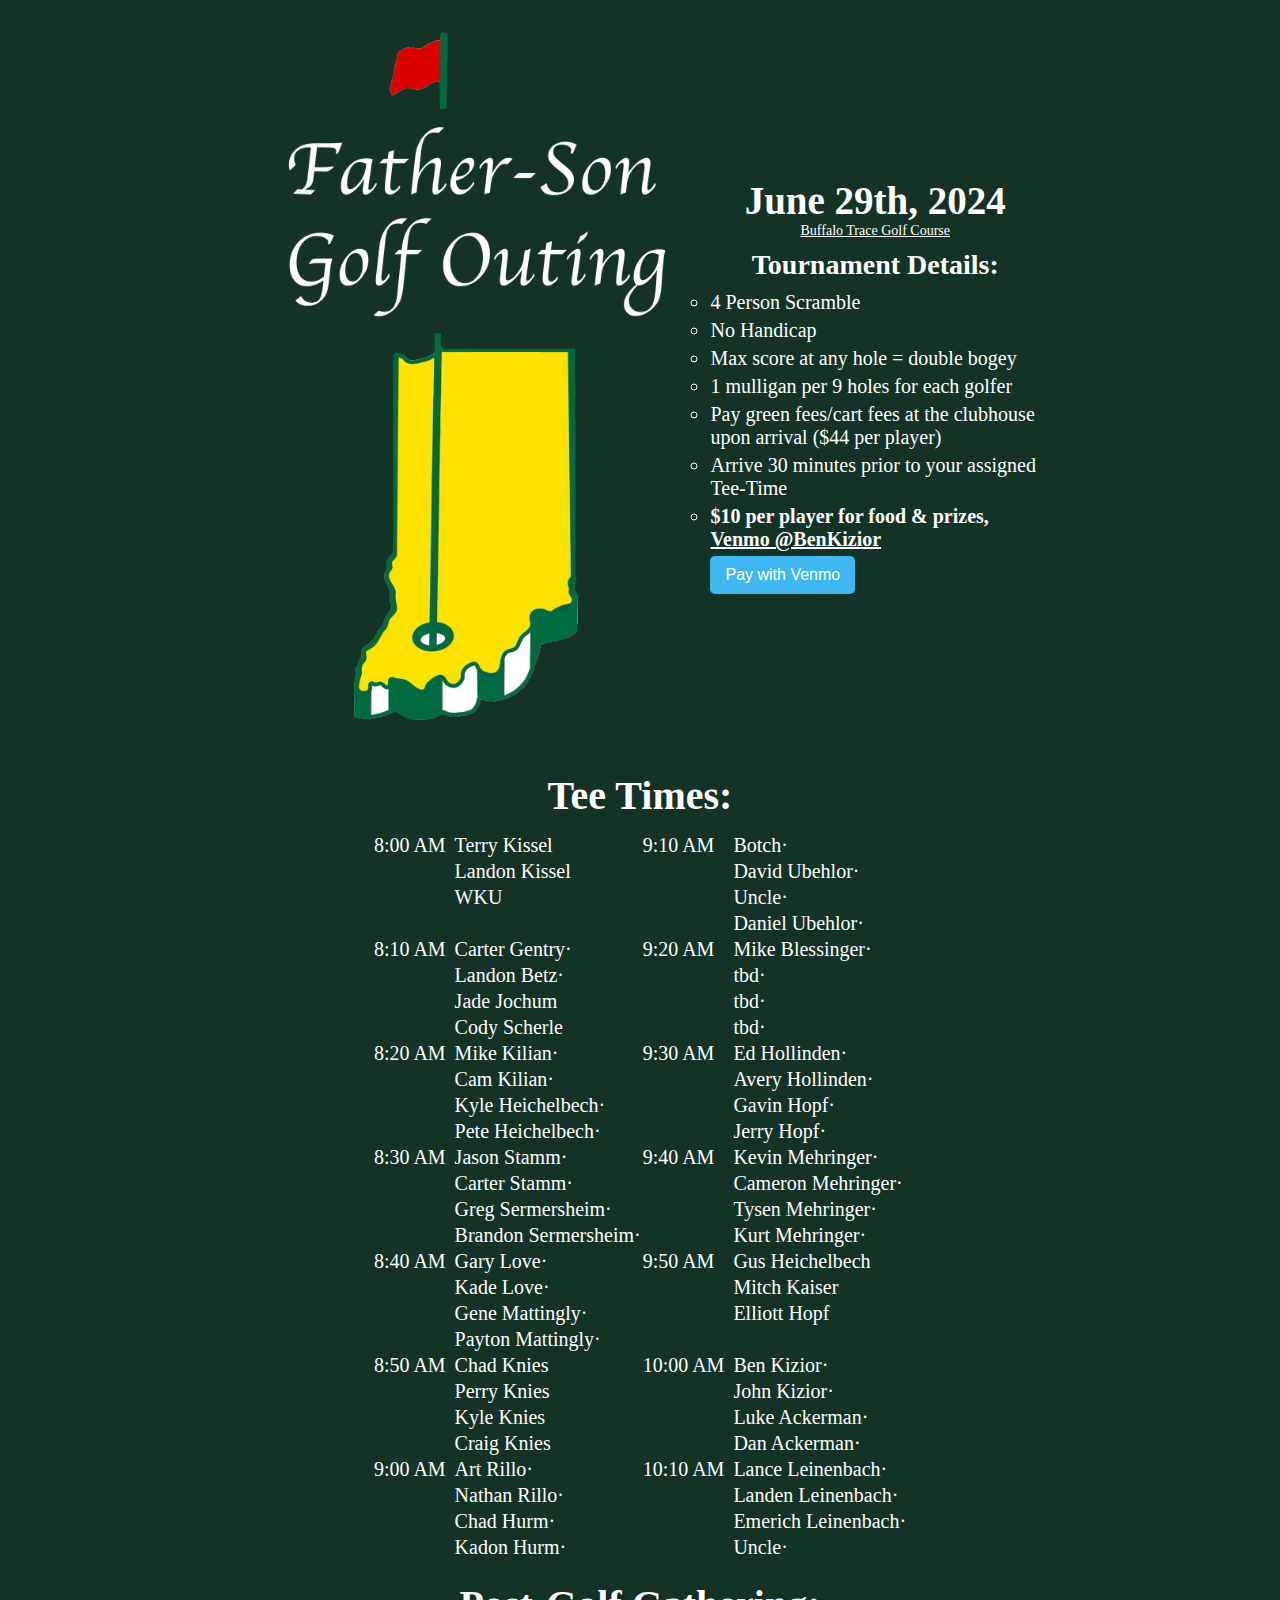
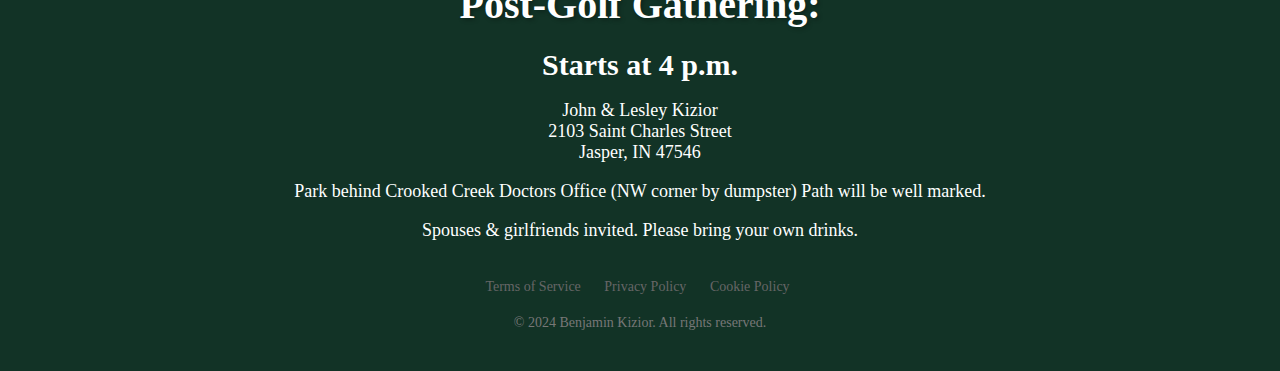
==== golf/index.html @ 6800add9 "remove best ball" ====
<!DOCTYPE html>
<html>

<head>
<!-- <meta name="viewport" content="width=device-width, initial-scale=1" /> -->
<script async src="https://www.googletagmanager.com/gtag/js?id=G-9105MJWLP5"></script>
<script>
  window.dataLayer = window.dataLayer || [];
  function gtag(){dataLayer.push(arguments);}
  gtag('js', new Date());
  gtag('config', 'G-9105MJWLP5');
</script>
  <script async src="//static.getclicky.com/101411684.js"></script>
  <noscript>
    <p><img alt="Clicky" width="1" height="1" src="//in.getclicky.com/101411684ns.gif" /></p>
  </noscript>
  <meta name="robots" content="noindex">
  <title>Father-Son Golf Outing - June 29th</title>
  <link rel="stylesheet" type="text/css" href="styles.css?v=4">

  <link rel="icon" href="images/masters-indiana-nb.png">
  <script async src="https://pagead2.googlesyndication.com/pagead/js/adsbygoogle.js?client=ca-pub-5183591777273490"
    crossorigin="anonymous"></script>
</head>
<body>
  <div class="container">
    <div class="fs">
      <img src="images/FS-outing-indiana-green-close.png" alt="Father-Son_Golf-Outing">
      <div class="info">
        <h2>June 29th, 2024</h2>
        <div class="location"><a style="color: white;"
            href="https://maps.apple.com/?address=1728%20Jackson%20St,%20Jasper,%20IN%20%2047546,%20United%20States&auid=9242377755860568296&ll=38.406861,-86.930946&lsp=9902&q=Buffalo%20Trace%20Golf%20Course"
            target="_blank">Buffalo Trace Golf Course</a>
        </div>
        <h3>Tournament Details:</h3>
        <ul class="rules-list">
          <li> 4 Person Scramble</li>
          <li>No Handicap</li>
          <li>Max score at any hole = double bogey</li>
          <li>1 mulligan per 9 holes for each golfer</li>
          <li>Pay green fees/cart fees at the clubhouse upon arrival ($44 per player)</li>
          <li>Arrive 30 minutes prior to your assigned Tee-Time</li>
         <li><strong>$10 per player for food & prizes, <a style="color: white;" href="https://venmo.com/u/BenKizior" target="_blank">Venmo @BenKizior</a></strong></li>
        </ul>
        <a style="list-style-type: none" href="https://venmo.com/u/BenKizior" target="_blank" class="venmo-button">Pay with Venmo</a>
      </div>
    </div>
    <!-- <iframe
    src="https://docs.google.com/spreadsheets/d/e/2PACX-1vTQOUeN34d6GXeHs5-xY52OQLDma_QtwtqjBwSnvumZI0ikRc1y46p9erQ6Rwlyj8WwLTfBN5j9ON-C/pubhtml?gid=934527058&amp;single=true&amp;widget=true&amp;headers=false"
    , width="100%" height="850px"></iframe> -->

    <style type="text/css">
      table.tableizer-table {
        font-size: 20px;
        /* border: 1px solid #CCC;  */
        margin-left: auto; 
        margin-right: auto;
      } 
      .tableizer-table td {
        padding: .5px 0px;
        /* margin: 2px 5px; */
        border: none;
      }
    </style>
    <h3 class="tee-times">Tee Times:</h3>
    <table class="tableizer-table">
    <thead><tr class="tableizer-firstrow">
      <tbody>
      <tr><td>8:00 AM</td><td></td><td>Terry Kissel</td><td>9:10 AM</td><td></td><td>Botch·</td></tr>
     <tr><td>&nbsp;</td><td>&nbsp;</td><td>Landon Kissel</td><td>&nbsp;</td><td>&nbsp;</td><td>David Ubehlor·</td></tr>
     <tr><td>&nbsp;</td><td>&nbsp;</td><td>WKU</td><td>&nbsp;</td><td>&nbsp;</td><td>Uncle·</td></tr>
     <tr><td>&nbsp;</td><td>&nbsp;</td><td></td><td>&nbsp;</td><td>&nbsp;</td><td>Daniel Ubehlor·</td></tr>
     <tr><td>8:10 AM</td><td></td><td>Carter Gentry·</td><td>9:20 AM</td><td></td><td>Mike Blessinger·</td></tr>
     <tr><td>&nbsp;</td><td>&nbsp;</td><td>Landon Betz·</td><td>&nbsp;</td><td>&nbsp;</td><td>tbd·</td></tr>
     <tr><td>&nbsp;</td><td>&nbsp;</td><td>Jade Jochum</td><td>&nbsp;</td><td>&nbsp;</td><td>tbd·</td></tr>
     <tr><td>&nbsp;</td><td>&nbsp;</td><td>Cody Scherle</td><td>&nbsp;</td><td>&nbsp;</td><td>tbd·</td></tr>
     <tr><td>8:20 AM</td><td></td><td>Mike Kilian·</td><td>9:30 AM</td><td></td><td>Ed Hollinden·</td></tr>
     <tr><td>&nbsp;</td><td>&nbsp;</td><td>Cam Kilian·</td><td>&nbsp;</td><td>&nbsp;</td><td>Avery Hollinden·</td></tr>
     <tr><td>&nbsp;</td><td>&nbsp;</td><td>Kyle Heichelbech·</td><td>&nbsp;</td><td>&nbsp;</td><td>Gavin Hopf·</td></tr>
     <tr><td>&nbsp;</td><td>&nbsp;</td><td>Pete Heichelbech·</td><td>&nbsp;</td><td>&nbsp;</td><td>Jerry Hopf·</td></tr>
     <tr><td>8:30 AM</td><td></td><td>Jason Stamm·</td><td>9:40 AM</td><td></td><td>Kevin Mehringer·</td></tr>
     <tr><td>&nbsp;</td><td>&nbsp;</td><td>Carter Stamm·</td><td>&nbsp;</td><td>&nbsp;</td><td>Cameron Mehringer·</td></tr>
     <tr><td>&nbsp;</td><td>&nbsp;</td><td>Greg Sermersheim·</td><td>&nbsp;</td><td>&nbsp;</td><td>Tysen Mehringer·</td></tr>
     <tr><td>&nbsp;</td><td>&nbsp;</td><td>Brandon Sermersheim·</td><td>&nbsp;</td><td>&nbsp;</td><td>Kurt Mehringer·</td></tr>
     <tr><td>8:40 AM</td><td></td><td>Gary Love·</td><td>9:50 AM</td><td></td><td>Gus Heichelbech</td></tr>
     <tr><td>&nbsp;</td><td>&nbsp;</td><td>Kade Love·</td><td>&nbsp;</td><td>&nbsp;</td><td>Mitch Kaiser</td></tr>
     <tr><td>&nbsp;</td><td>&nbsp;</td><td>Gene Mattingly·</td><td>&nbsp;</td><td>&nbsp;</td><td>Elliott Hopf</td></tr>
     <tr><td>&nbsp;</td><td>&nbsp;</td><td>Payton Mattingly·</td><td>&nbsp;</td><td>&nbsp;</td><td></td></tr>
     <tr><td>8:50 AM</td><td></td><td>Chad Knies</td><td>10:00 AM</td><td></td><td>Ben Kizior·</td></tr>
     <tr><td>&nbsp;</td><td>&nbsp;</td><td>Perry Knies</td><td>&nbsp;</td><td>&nbsp;</td><td>John Kizior·</td></tr>
     <tr><td>&nbsp;</td><td>&nbsp;</td><td>Kyle Knies</td><td>&nbsp;</td><td>&nbsp;</td><td>Luke Ackerman·</td></tr>
     <tr><td>&nbsp;</td><td>&nbsp;</td><td>Craig Knies</td><td>&nbsp;</td><td>&nbsp;</td><td>Dan Ackerman·</td></tr>
     <tr><td>9:00 AM</td><td></td><td>Art Rillo·</td><td>10:10 AM</td><td></td><td>Lance Leinenbach·</td></tr>
     <tr><td>&nbsp;</td><td>&nbsp;</td><td>Nathan Rillo·</td><td>&nbsp;</td><td>&nbsp;</td><td>Landen Leinenbach·</td></tr>
     <tr><td>&nbsp;</td><td>&nbsp;</td><td>Chad Hurm·</td><td>&nbsp;</td><td>&nbsp;</td><td>Emerich Leinenbach·</td></tr>
     <tr><td>&nbsp;</td><td>&nbsp;</td><td>Kadon Hurm·</td><td>&nbsp;</td><td>&nbsp;</td><td>Uncle·</td></tr>
    </tbody></table>
    <div class="post-golf-gathering">
      <h1 class="post-golf-gathering-title">Post-Golf Gathering:</h1>
      <h2 style="font-size: 30px">Starts at 4 p.m.</h2>
      <p>
        John & Lesley Kizior<br>
        2103 Saint Charles Street<br>
        Jasper, IN 47546
      </p>
      <p>Park behind Crooked Creek Doctors Office (NW corner by dumpster) Path will be well marked.</p>
      <p>Spouses & girlfriends invited. Please bring your own drinks.</p>
      
        <!-- <ul class="custom-list">
        <li>(2) Chips and salsa</li>
        <li>Queso</li>
        <li>(2) Guacamole</li>
        <li>(2) Fruit trays</li>
        <li>(2) Crock pot Mac & cheese</li>
        <li>Potato salad</li>
        <li>(2) Potato casserole</li>
        <li>(1) Pasta salad</li>
        <li>Cole slaw</li>
        <li>2 Bags pretzels</li>
        <li>Waters</li>
    </ul> -->
    </div>

<!-- 
    <div class="quote-container">
      <img src="images/crossed-clubs.png" alt="Golf Image" class="centered-image">
      <blockquote class="quote">
        “If you're caught on a golf course during a storm and are afraid of lightning, hold up a 1-iron. Not even God
        can hit a 1-iron.”
        <cite>— Lee Trevino</cite>
      </blockquote>
    </div>
    <div class="footer">
    </div>
 -->


    <footer>
      <div class="footer-container">
        <div class="legal-info">
          <ul>
            <li><a href="Privacy Policy.html">Terms of Service</a></li>
            <li><a href="Privacy Policy.html">Privacy Policy</a></li>
            <li><a href="Privacy Policy.html">Cookie Policy</a></li>
          </ul>
        </div>
        <div class="company-info">
          <p>&copy; 2024 Benjamin Kizior. All rights reserved.</p>
          <!-- <p>6</p> -->
        </div>
      </div>
    </footer>
  </div>
</body>
</html>
---- golf/styles.css ----
body {
  color: white;
    margin: 0;
    padding: 0;
    background-color: rgba(18, 51, 38);
    /* background-image: radial-gradient(#95ab95a0 20%, transparent 20%), radial-gradient(#008000 20%, transparent 20%); */
    background-size: 40px 40px;
    background-position: 0 0, 20px 20px;
    font-family:Georgia, 'Times New Roman', Times, serif;
  }

  .container {
    max-width: 800px;
    margin: 0 auto;
    padding: 10px 50px;
    /* background: rgba(255, 255, 255, 0.8);
    box-shadow: 0 0 20px rgba(0, 0, 0, 0.3); */
    border-radius: 10px;
    position: relative;
  }

  h1 {
    text-align: center;
    color: white;
    font-size: 58px;
    margin: 0 0 20px;
    text-shadow: 2px 2px 4px rgba(0, 0, 0, 0.3);
  }

  h2 {
    text-align: center;
    color: white;
    font-size: 39px;
    margin: 0;
  }

  h3 {
    color: white;
    font-size: 28px;
    margin: 10px 0 10px;
    text-align: center;
  }


  .location {
    align-content: center;
    color: white;
    font-size: 14px;
    margin: 0;
    text-align: center;
  }

  ul {

    margin: 0;
    padding: 0;
  }

  .rules-list li {
    margin-bottom: 5px;
    font-size: 20px;
  }

  .location-address {
    font-weight: bold;
    font-size: 18px;
  }

  .post-golf-gathering {
    margin-top: 20px;
    text-align: center;
  }

  .post-golf-gathering h3 {
    margin-top: 0;
    font-size: 14px;
  }

  .post-golf-gathering p {
    font-size: 18px;
  }

  .footer {
    margin-top: 30px;
    text-align: center;
    font-size: 14px;
  }
  .quote-container {
text-align: center;
margin: 20px;
}

.post-golf-gathering-title , .tee-times{
font-size: 40px;
}

.centered-image {
display: block;
margin: 0 auto;
width: 200px; /* Adjust the width to your preferred size */
}

.quote {
font-size: 24px;
margin-top: 20px;
line-height: 1.5;
}

.quote cite {
display: block;
font-size: 18px;
margin-top: 10px;
}

  .venmo-button {
display: inline-block;
vertical-align: middle;
text-decoration: none;
background-color: #3EB8F0; /* Update the background color to your desired color */
color: #FFF;
padding: 10px 15px;
border-radius: 5px;
transition: background-color 0.3s ease;
font-family: 'Segoe UI', Tahoma, Geneva, Verdana, sans-serif;
}

.venmo-button:hover {
background-color: #1C86C9; /* Update the hover background color to your desired color */
}


footer {
padding: 20px;
text-align: center;
font-size: 14px;
color: #777777;
}

.footer-container {
max-width: 960px;
margin: 0 auto;
}

.footer-container ul {
list-style: none;
padding: 0;
margin: 0;
}

.footer-container ul li {
display: inline-block;
margin-right: 20px;
}

.footer-container ul li a {
color: #666;
text-decoration: none;
}

.footer-container ul li a:hover {
text-decoration: underline;
}

.company-info {
margin-top: 20px;
}

.company-info p {
margin-bottom: 10px;
}
ul.custom-list {
            list-style-type: none;
            padding: 0;
            margin: 0;
        }
        ul.custom-list li {
            background: #f0f0f0;
            margin: 10px 0;
            padding: 10px;
            border-radius: 5px;
            transition: background 0.3s ease;
        }
        ul.custom-list li:hover {
            background: #e0e0e0;
        }
.fs {
  display: flex;
  justify-content: center;
  align-items: center;
}

img {
  width: 100%;
  height: 100%;
  object-fit: cover;
  overflow: hidden;
}


.rules-list {
  list-style-type: circle;
}

.legal-info {
  font-size: 14px;
  margin-left: 15px;
}

@media (max-width: 650px) {
  .fs {
    flex-direction: column;
  }
}
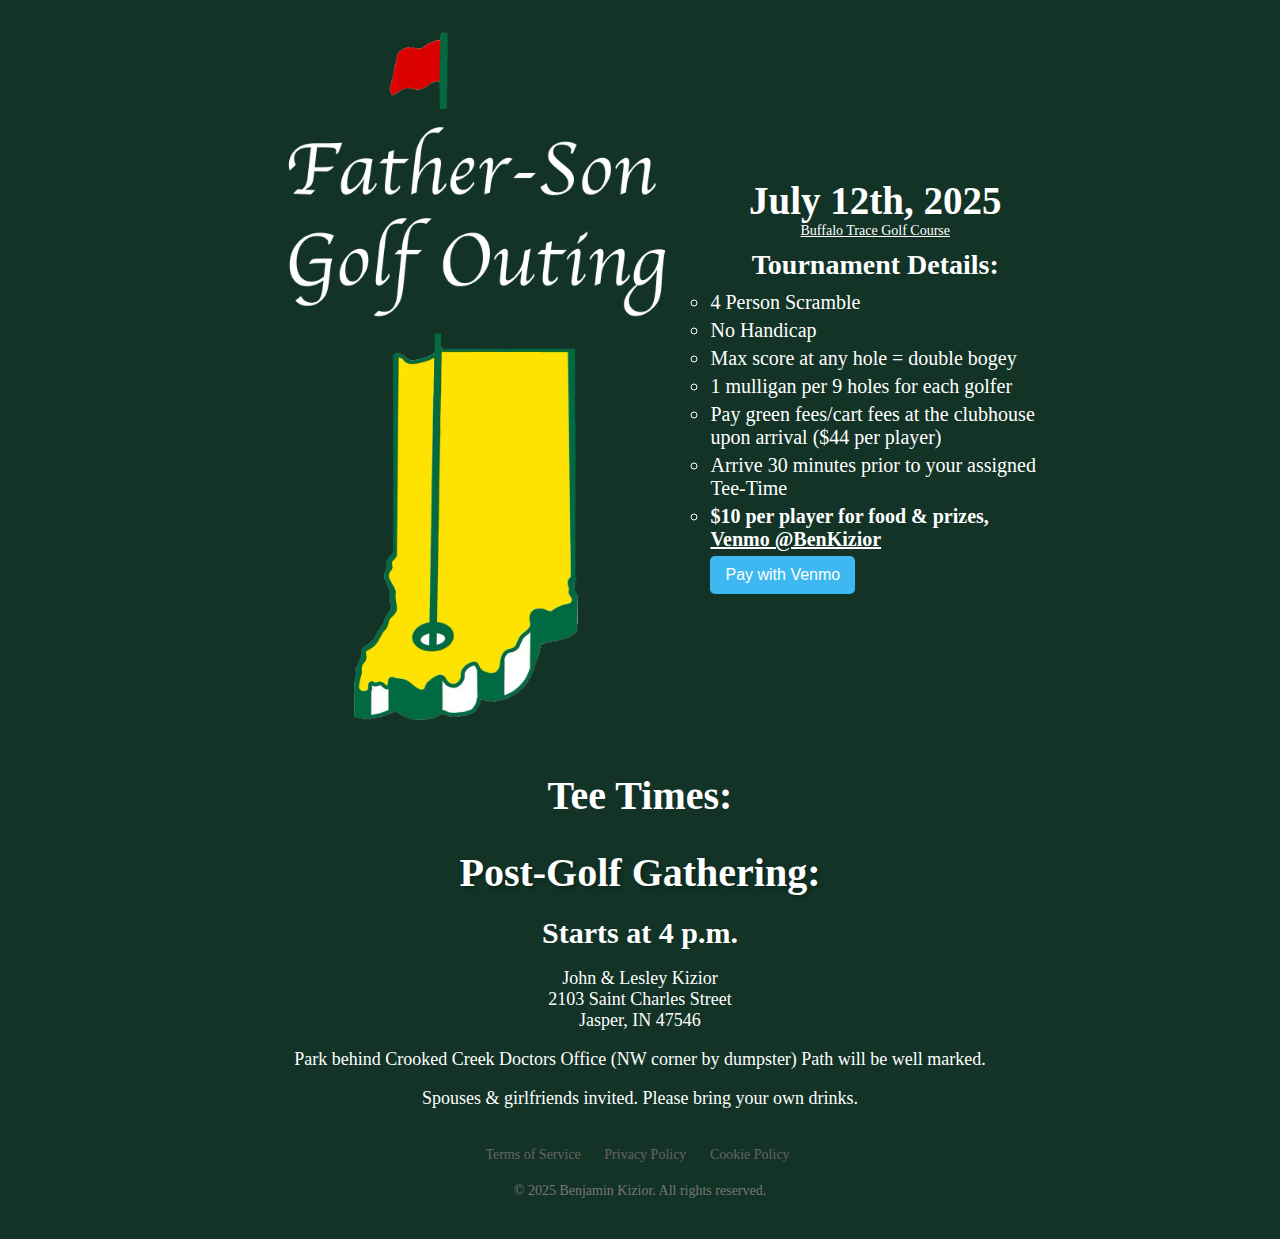
==== commit 126f5897: "2025 inital commit" ====
--- a/golf/index.html
+++ b/golf/index.html
@@ -27,7 +27,7 @@
     <div class="fs">
       <img src="images/FS-outing-indiana-green-close.png" alt="Father-Son_Golf-Outing">
       <div class="info">
-        <h2>June 29th, 2024</h2>
+        <h2>July 12th, 2025</h2>
         <div class="location"><a style="color: white;"
             href="https://maps.apple.com/?address=1728%20Jackson%20St,%20Jasper,%20IN%20%2047546,%20United%20States&auid=9242377755860568296&ll=38.406861,-86.930946&lsp=9902&q=Buffalo%20Trace%20Golf%20Course"
             target="_blank">Buffalo Trace Golf Course</a>
@@ -58,43 +58,37 @@
       } 
       .tableizer-table td {
         padding: .5px 0px;
+        padding-right: 2px;
         /* margin: 2px 5px; */
         border: none;
       }
     </style>
     <h3 class="tee-times">Tee Times:</h3>
-    <table class="tableizer-table">
-    <thead><tr class="tableizer-firstrow">
-      <tbody>
-      <tr><td>8:00 AM</td><td></td><td>Terry Kissel</td><td>9:10 AM</td><td></td><td>Botch·</td></tr>
-     <tr><td>&nbsp;</td><td>&nbsp;</td><td>Landon Kissel</td><td>&nbsp;</td><td>&nbsp;</td><td>David Ubehlor·</td></tr>
-     <tr><td>&nbsp;</td><td>&nbsp;</td><td>WKU</td><td>&nbsp;</td><td>&nbsp;</td><td>Uncle·</td></tr>
-     <tr><td>&nbsp;</td><td>&nbsp;</td><td></td><td>&nbsp;</td><td>&nbsp;</td><td>Daniel Ubehlor·</td></tr>
-     <tr><td>8:10 AM</td><td></td><td>Carter Gentry·</td><td>9:20 AM</td><td></td><td>Mike Blessinger·</td></tr>
-     <tr><td>&nbsp;</td><td>&nbsp;</td><td>Landon Betz·</td><td>&nbsp;</td><td>&nbsp;</td><td>tbd·</td></tr>
-     <tr><td>&nbsp;</td><td>&nbsp;</td><td>Jade Jochum</td><td>&nbsp;</td><td>&nbsp;</td><td>tbd·</td></tr>
-     <tr><td>&nbsp;</td><td>&nbsp;</td><td>Cody Scherle</td><td>&nbsp;</td><td>&nbsp;</td><td>tbd·</td></tr>
-     <tr><td>8:20 AM</td><td></td><td>Mike Kilian·</td><td>9:30 AM</td><td></td><td>Ed Hollinden·</td></tr>
-     <tr><td>&nbsp;</td><td>&nbsp;</td><td>Cam Kilian·</td><td>&nbsp;</td><td>&nbsp;</td><td>Avery Hollinden·</td></tr>
-     <tr><td>&nbsp;</td><td>&nbsp;</td><td>Kyle Heichelbech·</td><td>&nbsp;</td><td>&nbsp;</td><td>Gavin Hopf·</td></tr>
-     <tr><td>&nbsp;</td><td>&nbsp;</td><td>Pete Heichelbech·</td><td>&nbsp;</td><td>&nbsp;</td><td>Jerry Hopf·</td></tr>
-     <tr><td>8:30 AM</td><td></td><td>Jason Stamm·</td><td>9:40 AM</td><td></td><td>Kevin Mehringer·</td></tr>
-     <tr><td>&nbsp;</td><td>&nbsp;</td><td>Carter Stamm·</td><td>&nbsp;</td><td>&nbsp;</td><td>Cameron Mehringer·</td></tr>
-     <tr><td>&nbsp;</td><td>&nbsp;</td><td>Greg Sermersheim·</td><td>&nbsp;</td><td>&nbsp;</td><td>Tysen Mehringer·</td></tr>
-     <tr><td>&nbsp;</td><td>&nbsp;</td><td>Brandon Sermersheim·</td><td>&nbsp;</td><td>&nbsp;</td><td>Kurt Mehringer·</td></tr>
-     <tr><td>8:40 AM</td><td></td><td>Gary Love·</td><td>9:50 AM</td><td></td><td>Gus Heichelbech</td></tr>
-     <tr><td>&nbsp;</td><td>&nbsp;</td><td>Kade Love·</td><td>&nbsp;</td><td>&nbsp;</td><td>Mitch Kaiser</td></tr>
-     <tr><td>&nbsp;</td><td>&nbsp;</td><td>Gene Mattingly·</td><td>&nbsp;</td><td>&nbsp;</td><td>Elliott Hopf</td></tr>
-     <tr><td>&nbsp;</td><td>&nbsp;</td><td>Payton Mattingly·</td><td>&nbsp;</td><td>&nbsp;</td><td></td></tr>
-     <tr><td>8:50 AM</td><td></td><td>Chad Knies</td><td>10:00 AM</td><td></td><td>Ben Kizior·</td></tr>
-     <tr><td>&nbsp;</td><td>&nbsp;</td><td>Perry Knies</td><td>&nbsp;</td><td>&nbsp;</td><td>John Kizior·</td></tr>
-     <tr><td>&nbsp;</td><td>&nbsp;</td><td>Kyle Knies</td><td>&nbsp;</td><td>&nbsp;</td><td>Luke Ackerman·</td></tr>
-     <tr><td>&nbsp;</td><td>&nbsp;</td><td>Craig Knies</td><td>&nbsp;</td><td>&nbsp;</td><td>Dan Ackerman·</td></tr>
-     <tr><td>9:00 AM</td><td></td><td>Art Rillo·</td><td>10:10 AM</td><td></td><td>Lance Leinenbach·</td></tr>
-     <tr><td>&nbsp;</td><td>&nbsp;</td><td>Nathan Rillo·</td><td>&nbsp;</td><td>&nbsp;</td><td>Landen Leinenbach·</td></tr>
-     <tr><td>&nbsp;</td><td>&nbsp;</td><td>Chad Hurm·</td><td>&nbsp;</td><td>&nbsp;</td><td>Emerich Leinenbach·</td></tr>
-     <tr><td>&nbsp;</td><td>&nbsp;</td><td>Kadon Hurm·</td><td>&nbsp;</td><td>&nbsp;</td><td>Uncle·</td></tr>
-    </tbody></table>
+      <table id="csvTable" class="tableizer-table"></table>
+      <script>
+          const csvUrl = "https://docs.google.com/spreadsheets/d/e/2PACX-1vTJ7DR-zxrVSbJgtQ2WEKZK-JI8-Ex8GGJrQXO9aNppaucUtmsJCtxvsmY-ZDeO_7itZqtbIVAL-8g_/pub?gid=0&single=true&output=csv"; // Replace with your CSV URL
+    
+          fetch(csvUrl)
+            .then(response => response.text())
+            .then(csvText => {
+              const rows = csvText.trim().split("\n");
+              const table = document.getElementById("csvTable");
+    
+              // Populate data
+              rows.forEach(row => {
+                const tr = document.createElement("tr");
+                const cells = row.split(",");
+                cells.forEach(cell => {
+                  const td = document.createElement("td");
+                  td.textContent = cell.trim();
+                  tr.appendChild(td);
+                });
+                table.appendChild(tr);
+              });
+            })
+            .catch(error => console.error("Error loading CSV:", error));
+        ;
+      </script>
     <div class="post-golf-gathering">
       <h1 class="post-golf-gathering-title">Post-Golf Gathering:</h1>
       <h2 style="font-size: 30px">Starts at 4 p.m.</h2>
@@ -145,7 +139,7 @@
           </ul>
         </div>
         <div class="company-info">
-          <p>&copy; 2024 Benjamin Kizior. All rights reserved.</p>
+          <p>&copy; 2025 Benjamin Kizior. All rights reserved.</p>
           <!-- <p>6</p> -->
         </div>
       </div>
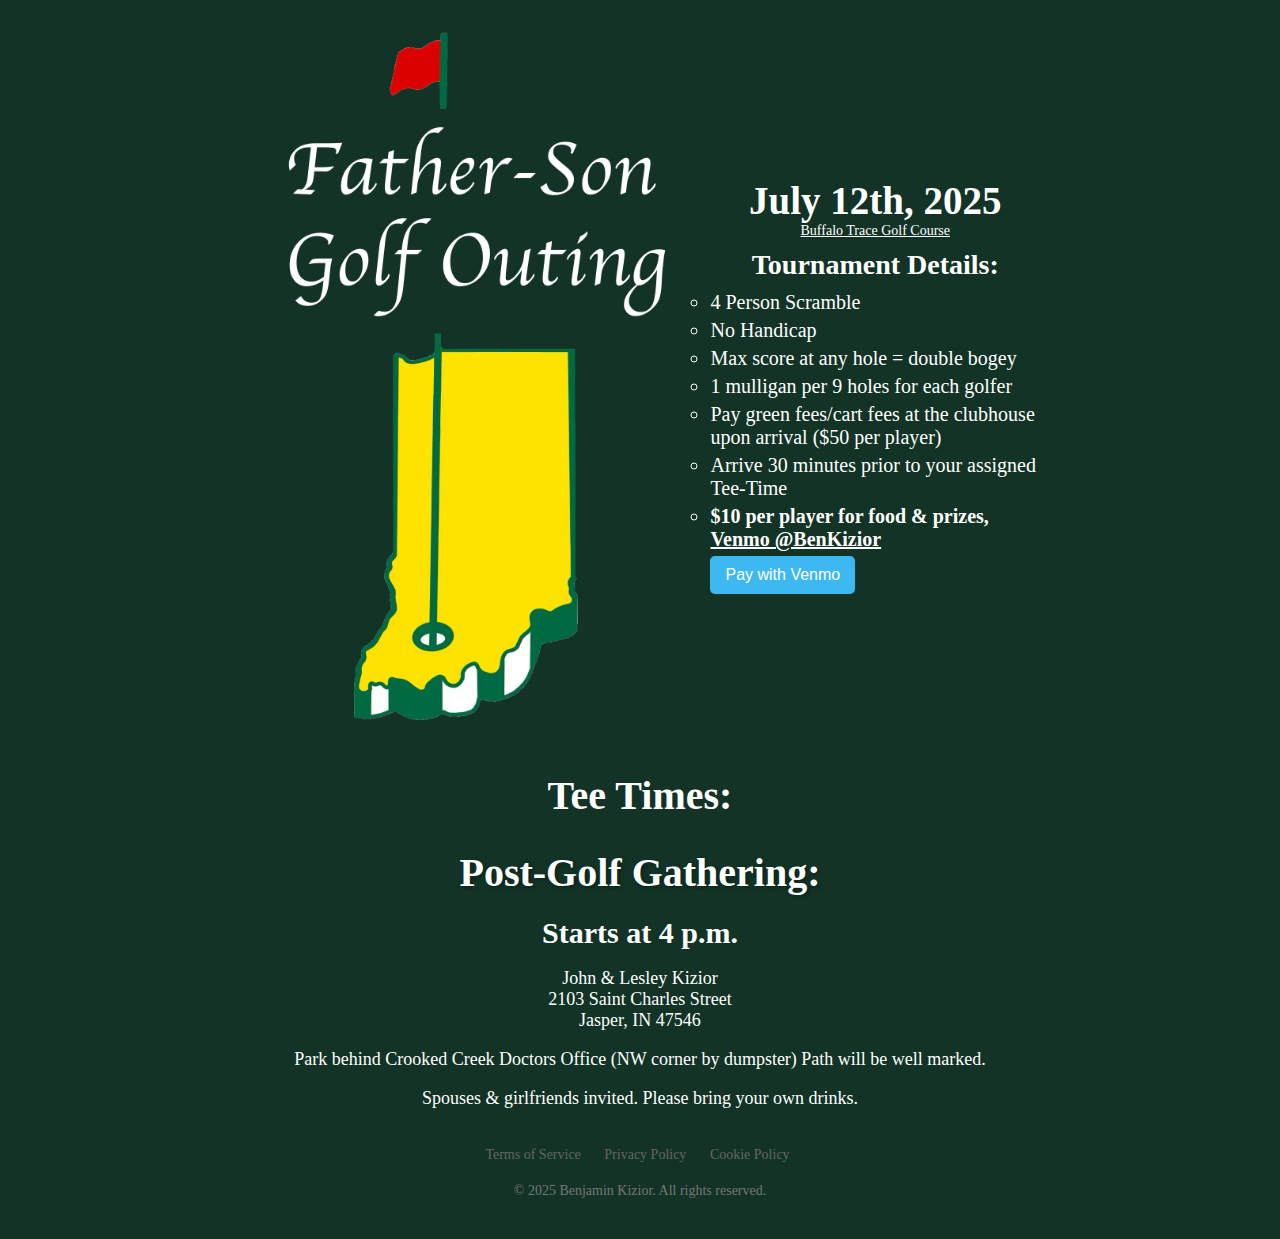
==== commit aa508355: "updates green pirce" ====
--- a/golf/index.html
+++ b/golf/index.html
@@ -38,7 +38,7 @@
           <li>No Handicap</li>
           <li>Max score at any hole = double bogey</li>
           <li>1 mulligan per 9 holes for each golfer</li>
-          <li>Pay green fees/cart fees at the clubhouse upon arrival ($44 per player)</li>
+          <li>Pay green fees/cart fees at the clubhouse upon arrival ($50 per player)</li>
           <li>Arrive 30 minutes prior to your assigned Tee-Time</li>
          <li><strong>$10 per player for food & prizes, <a style="color: white;" href="https://venmo.com/u/BenKizior" target="_blank">Venmo @BenKizior</a></strong></li>
         </ul>
@@ -66,7 +66,7 @@
     <h3 class="tee-times">Tee Times:</h3>
       <table id="csvTable" class="tableizer-table"></table>
       <script>
-          const csvUrl = "https://docs.google.com/spreadsheets/d/e/2PACX-1vTJ7DR-zxrVSbJgtQ2WEKZK-JI8-Ex8GGJrQXO9aNppaucUtmsJCtxvsmY-ZDeO_7itZqtbIVAL-8g_/pub?gid=0&single=true&output=csv"; // Replace with your CSV URL
+          const csvUrl = "https://docs.google.com/spreadsheets/d/e/2PACX-1vTQOUeN34d6GXeHs5-xY52OQLDma_QtwtqjBwSnvumZI0ikRc1y46p9erQ6Rwlyj8WwLTfBN5j9ON-C/pub?gid=934527058&single=true&output=csv"; // Replace with your CSV URL
     
           fetch(csvUrl)
             .then(response => response.text())
